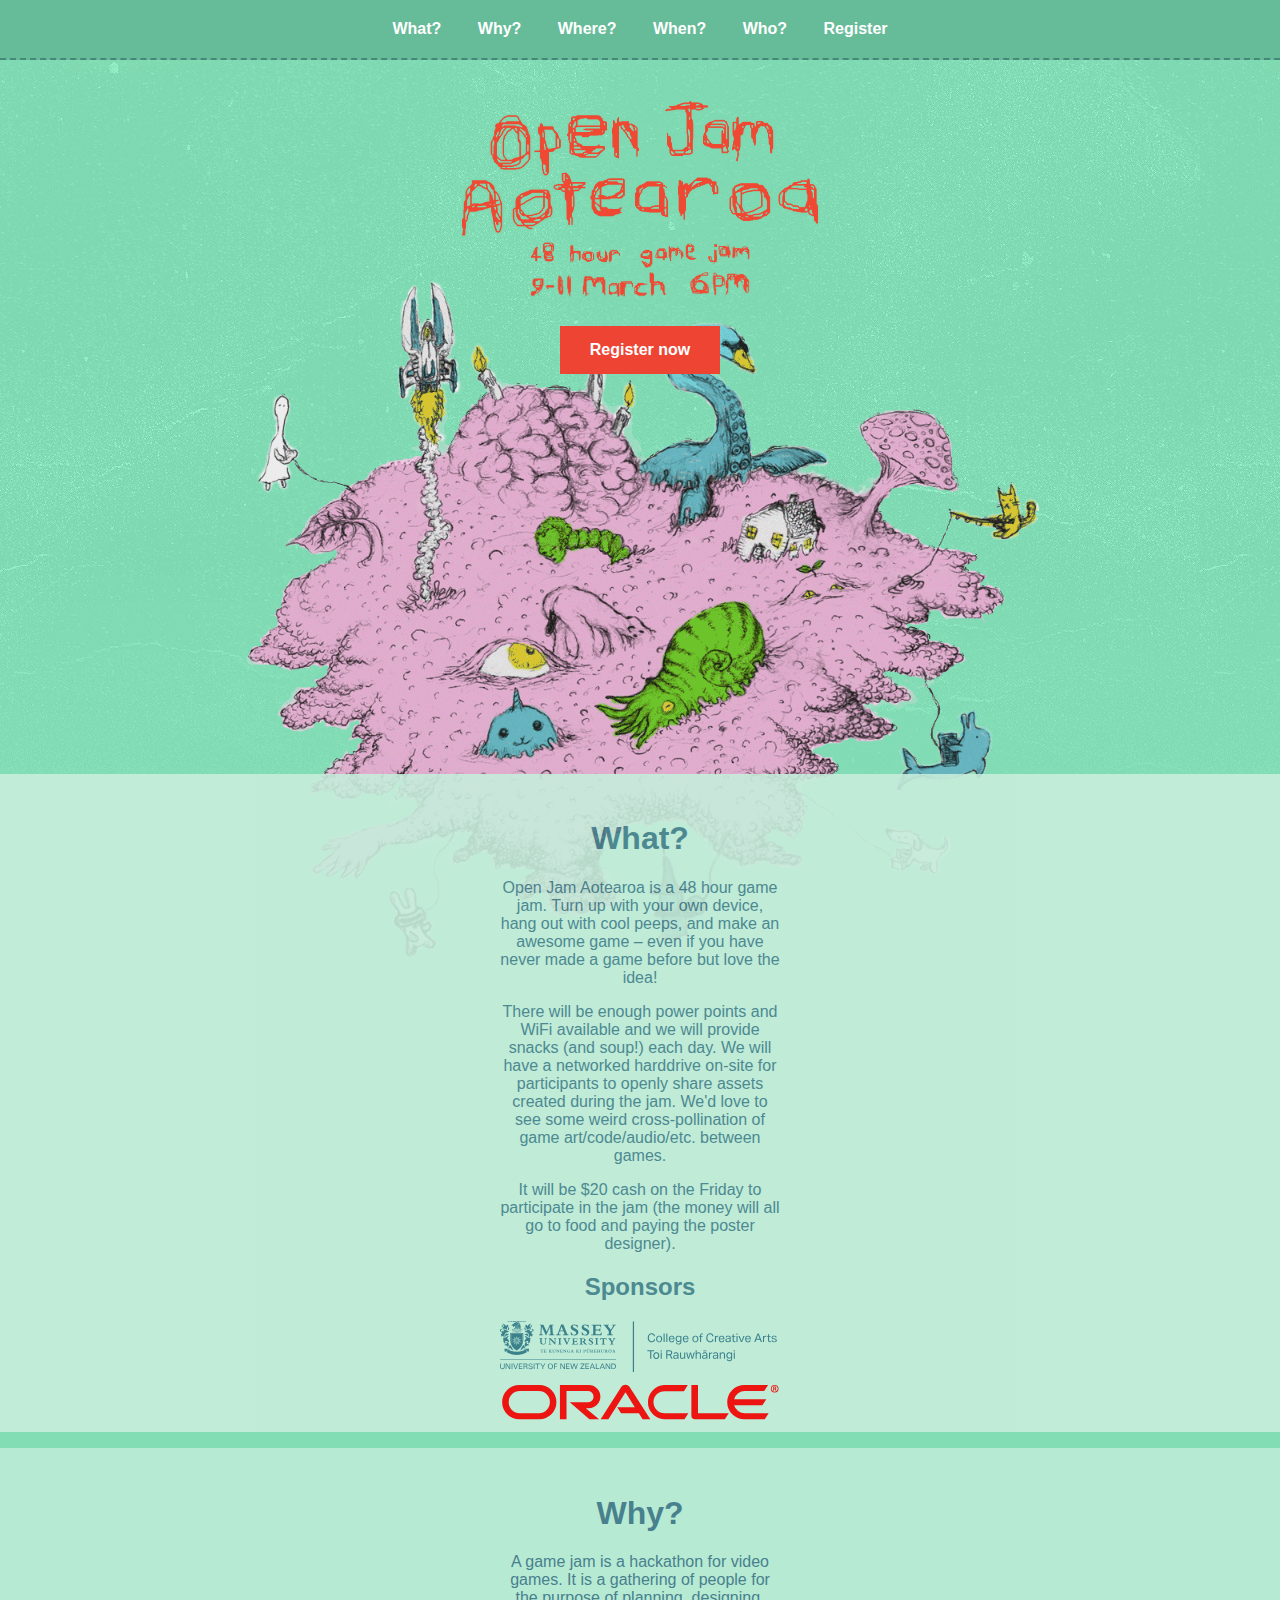
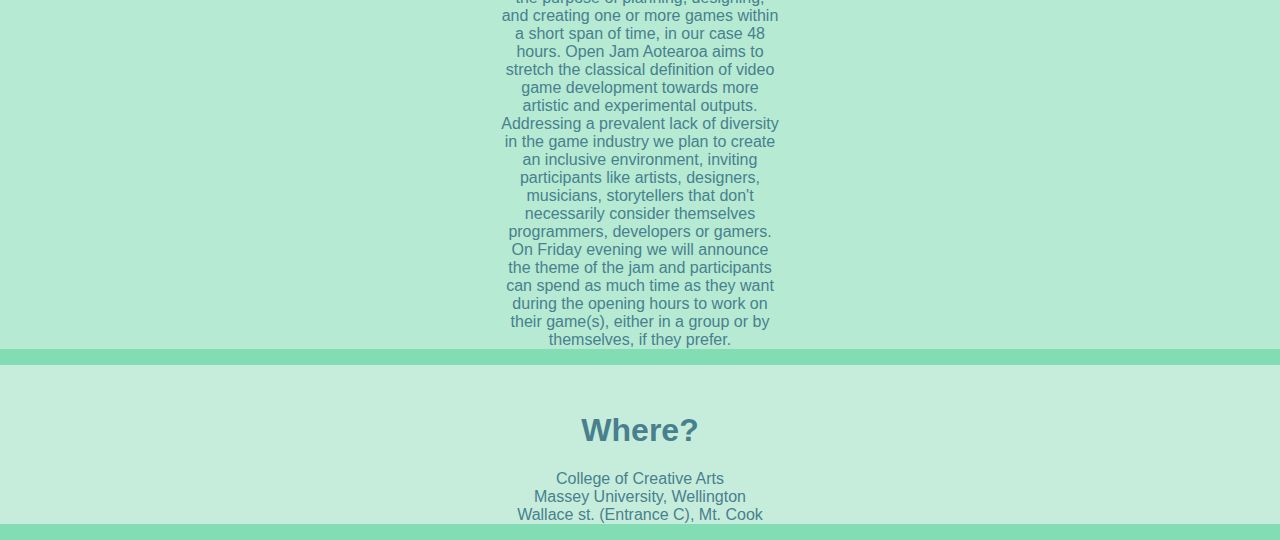
==== openjam/index.html @ 338a8c06 "started jam task" ====
<!DOCTYPE html>

<html lang="en">

<head>
    <meta charset="utf-8">
    <title>Open Jam Aotearoa - March 9-11</title>
    <meta name="description" content="A 48 hour game jam at Massey University College of Creative Arts">
    <link rel="stylesheet" href="jam.css" />
</head>

<body>

    <div id="nav">
        What?
        Why?
        Where?
        When?
        Who?
        Register
    </div>

    <div id="header">
        <img id="logo" src="img/logo.gif" />
        <br />
        <img id="description" src="img/48_hour_game_jam.gif" />
        <br />
        <img id="date" src="img/date.gif" />
        <br />
        <div class="register_btn">Register now</div>
    </div>
    <div id="what">
        <h1>What?</h1>
        <p>
            Open Jam Aotearoa is a 48 hour game jam. Turn up with your own device, hang out with cool peeps, and make an awesome game &ndash; even if you have never made a game before but love the idea!
        </p>
        <p>
            There will be enough power points and WiFi available and we will provide snacks (and soup!) each day. We will have a networked harddrive on-site for participants to openly share assets created during the jam. We'd love to see some weird cross-pollination of game art/code/audio/etc. between games.
        </p>
        <p>
            It will be $20 cash on the Friday to participate in the jam (the money will all go to food and paying the poster designer).
        </p>
        <h2>Sponsors</h2>
        <p id="sponsor_logos">
            <img src="img/massey.svg" />
            <img src="img/oracle.svg" />
        </p>
    </div>
    <div id="why">
        <h1>Why?</h1>
        <p>
            A game jam is a hackathon for video games. It is a gathering of people for the purpose of planning, designing, and creating one or more games within a short span of time, in our case 48 hours. Open Jam Aotearoa aims to stretch the classical definition of video game development towards more artistic and experimental outputs. Addressing a prevalent lack of diversity in the game industry we plan to create an inclusive environment, inviting participants like artists, designers, musicians, storytellers that don't necessarily consider themselves programmers, developers or gamers. On Friday evening we will announce the theme of the jam and participants can spend as much time as they want during the opening hours to work on their game(s), either in a group or by themselves, if they prefer.
        </p>
    </div>
    
    <div id="where">
        <h1>Where?</h1>
        <p>
            College of Creative Arts<br />
            Massey University, Wellington<br />
            Wallace st. (Entrance C), Mt. Cook<br />
        </p>
    
    <!--
    </div>
    <div id="when">
        <h1>When?</h1>
        <h2>Fri Mar 9, 6 PM &ndash; Sun Mar 11, 8 PM</h2>

        <h3>Friday</h3>
        <ul>
            <li><b>6.00 PM</b> &ndash; Doors open</li>
            <li><b>6.30 PM</b> &ndash; Theme announcement &amp; Jam Kickoff</li>
            <li><b>1.00 AM</b> (Saturday) &ndash; Vacating the premises and have a good night's sleep</li>
        </ul>

        <h3>Saturday</h3>
        <ul>
            <li><b>8.00 AM</b> &ndash; Doors re-open</li>
            <li><b>1.00 AM</b> (Sunday) &ndash; Vacating the premises and have a good night's sleep</li>
        </ul>

        <h3>Sunday</h3>
        <ul>
            <li><b>8.00 AM</b> &ndash; Doors re-open</li>
            <li><b>6.30 PM</b> &ndash; Jam ends</li>
            <li><b>7.00 PM</b> &ndash; Gameplay</li>
            <li><b>8.00 PM</b> &ndash; Prizes &amp; Wrap-Up</li>
        </ul>
    </div>

    <div id="who">
        <h1>Who?</h1>
        <p>
            Open Jam Aotearoa aims to be an open event for participants from all backgrounds and skill levels who are keen to spend a weekend together with like-minded creative people to develop games. We are especially inviting people who do not consider themselves traditional game developers and who can bring new perspectives, stories and skills to the jam.
        </p>
        <p>
            Participants do not need to be part of a team to be involved, they can attend and contribute their skills to any other project at the jam freely.
        </p>
    </div>

    <div id="footer">
        <img src="img/icon-twitter.svg" />
        <img src="img/icon-facebook.svg" />
        <img src="img/icon-itch.svg" />
    </div>
    -->

</body>

</html>
---- openjam/jam.css ----
/**{outline: red 1px solid}**/

body{
    background-color: #82DDB5;
    background-image: url('img/illustration.gif'),
    url('img/texture.jpg');
    background-position: center 280px, left top;
    background-repeat: no-repeat, repeat-x;
    background-size:800px, auto;
    font-family: 'Quicksand',sans-serif;
    margin: 0;
}

#nav{
    background-color: #6B9;
    border-bottom: 2px dashed #487;
    color: white;
    font-weight: bold;
    padding: 20px 0;
    text-align: center;
    word-spacing: 2em;
    
}

#header{
    text-align:center;
    margin-top:40px;
}

#logo {
    max-width: 360px;
}

#description, #date{
    max-width: 220px;

}

.register_btn{
    background-color: #E43;
    border-radius: 2m;
    color: #FFF;
    cursor: pointer;
    display: inline-block;
    font-weight: bold;
    margin-top: 25px;
    padding: 15px 30px;
}


#what{
    background-color: #C6EDDB;
    padding-top: 25px;
    padding-left: 500px;
    padding-right: 500px;
    opacity: 0.9;
    border-radius: 2m;
    color: #48808E;
    cursor: pointer;
    margin-top: 400px;
    text-align: center;
    
}

#why{
    background-color: #B6EAD3;
    color: #48808E;
    padding-top: 25px;
    padding-left: 500px;
    padding-right: 500px;
    cursor: pointer;
    text-align: center; 
}

#where{
    background-color: #C6EDDB;
    color: #48808E;
    padding-top: 25px;
    padding-left: 500px;
    padding-right: 500px;
    cursor: pointer;
    text-align: center; 
    
}

#when{
    background-color: #3D7975;
    color: #48808E;
    cursor: pointer;
    text-align: center;  
    
}

#who{
    background-color: #C6EDDB;
    color: #48808E;
    cursor: pointer;
    text-align: center; 
}
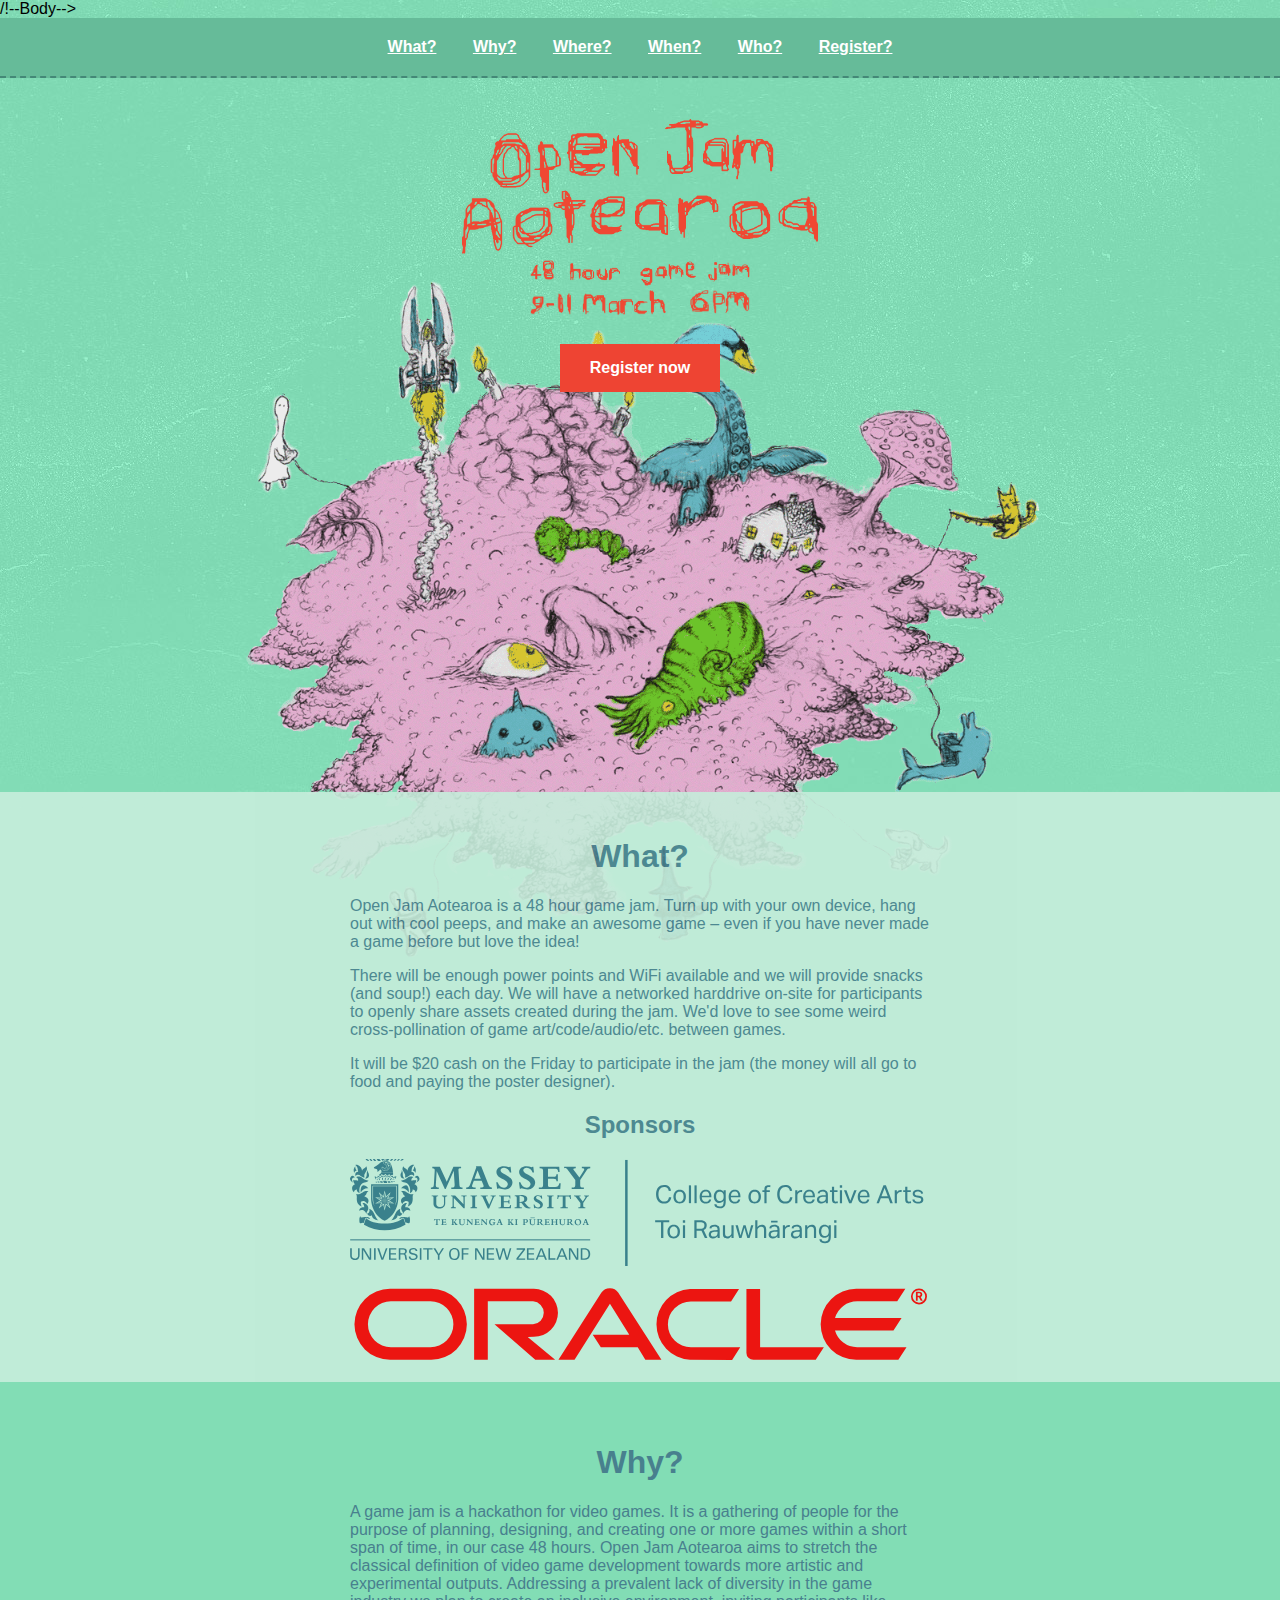
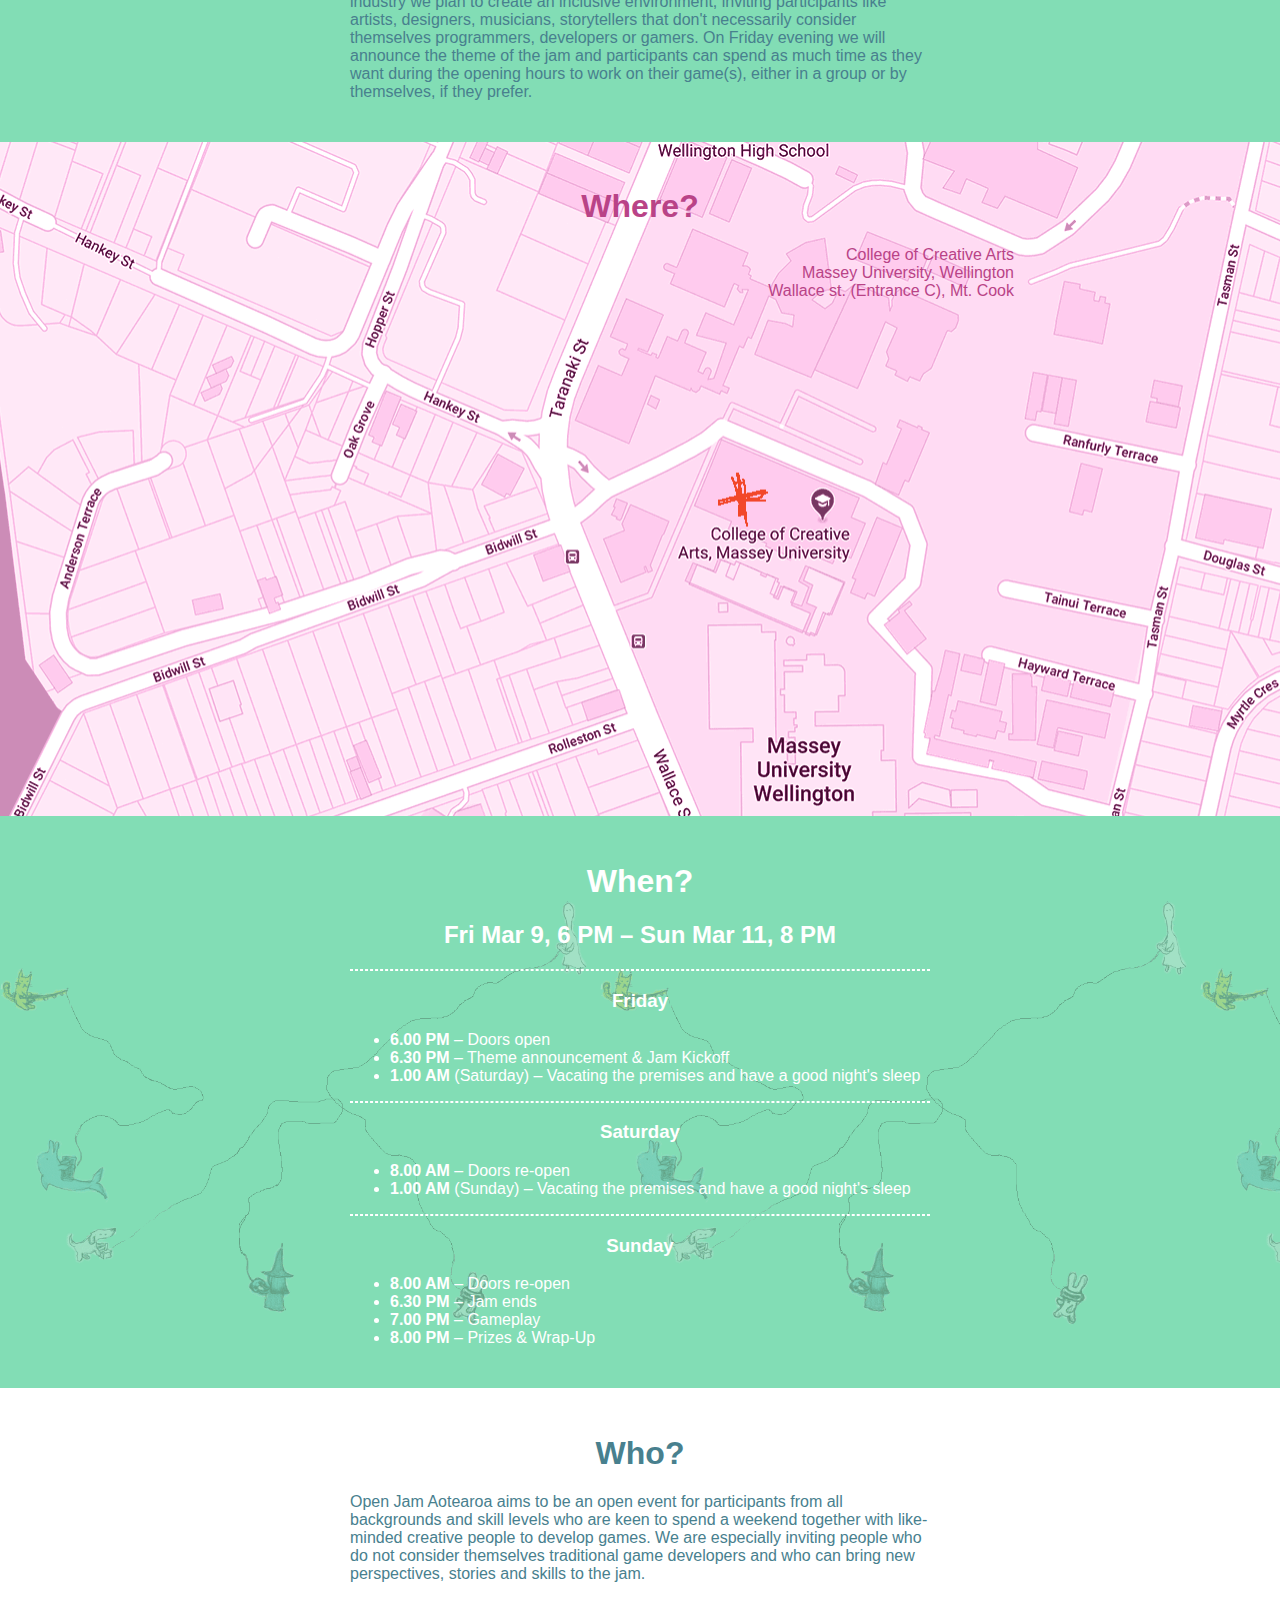
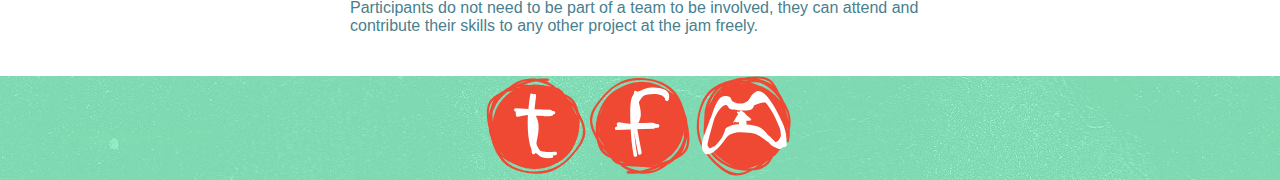
==== commit b7208c5f: "Open Jam task - Week 3" ====
--- a/openjam/index.html
+++ b/openjam/index.html
@@ -1,23 +1,22 @@
 <!DOCTYPE html>
 
 <html lang="en">
-
+<!--Header-->
 <head>
     <meta charset="utf-8">
     <title>Open Jam Aotearoa - March 9-11</title>
     <meta name="description" content="A 48 hour game jam at Massey University College of Creative Arts">
     <link rel="stylesheet" href="jam.css" />
 </head>
-
+/!--Body-->
 <body>
-
     <div id="nav">
-        What?
-        Why?
-        Where?
-        When?
-        Who?
-        Register
+        <a href="#what">What?</a>
+        <a href="#why">Why?</a>
+        <a href="#where">Where?</a>
+        <a href="#when">When?</a>
+        <a href="#who">Who?</a>
+        <a href="#register_btn">Register?</a>
     </div>
 
     <div id="header">
@@ -29,6 +28,7 @@
         <br />
         <div class="register_btn">Register now</div>
     </div>
+    
     <div id="what">
         <h1>What?</h1>
         <p>
@@ -46,6 +46,7 @@
             <img src="img/oracle.svg" />
         </p>
     </div>
+    
     <div id="why">
         <h1>Why?</h1>
         <p>
@@ -61,25 +62,25 @@
             Wallace st. (Entrance C), Mt. Cook<br />
         </p>
     
-    <!--
     </div>
+    
     <div id="when">
         <h1>When?</h1>
         <h2>Fri Mar 9, 6 PM &ndash; Sun Mar 11, 8 PM</h2>
-
+        <hr>
         <h3>Friday</h3>
         <ul>
             <li><b>6.00 PM</b> &ndash; Doors open</li>
             <li><b>6.30 PM</b> &ndash; Theme announcement &amp; Jam Kickoff</li>
             <li><b>1.00 AM</b> (Saturday) &ndash; Vacating the premises and have a good night's sleep</li>
         </ul>
-
+        <hr>
         <h3>Saturday</h3>
         <ul>
             <li><b>8.00 AM</b> &ndash; Doors re-open</li>
             <li><b>1.00 AM</b> (Sunday) &ndash; Vacating the premises and have a good night's sleep</li>
         </ul>
-
+        <hr>
         <h3>Sunday</h3>
         <ul>
             <li><b>8.00 AM</b> &ndash; Doors re-open</li>
@@ -100,12 +101,10 @@
     </div>
 
     <div id="footer">
-        <img src="img/icon-twitter.svg" />
-        <img src="img/icon-facebook.svg" />
-        <img src="img/icon-itch.svg" />
+        <img src="img/icon-twitter.svg" alt="Twitter" width="100px" height="100px" />
+        <img src="img/icon-facebook.svg" alt="Facebook" width="100px" height="100px" />
+        <img src="img/icon-itch.svg" alt="itch" width="100px" height="100px" />
     </div>
-    -->
-
 </body>
 
 </html>
--- a/openjam/jam.css
+++ b/openjam/jam.css
@@ -1,5 +1,4 @@
 /**{outline: red 1px solid}**/
-
 body{
     background-color: #82DDB5;
     background-image: url('img/illustration.gif'),
@@ -11,6 +10,7 @@
     margin: 0;
 }
 
+/**Navigation **/
 #nav{
     background-color: #6B9;
     border-bottom: 2px dashed #487;
@@ -22,9 +22,8 @@
     
 }
 
-#header{
-    text-align:center;
-    margin-top:40px;
+a {
+    color: white;
 }
 
 #logo {
@@ -47,54 +46,95 @@
     padding: 15px 30px;
 }
 
+/**Header**/
+#header{
+    text-align:center;
+    margin-top:40px;
+}
 
+h1 {
+    text-align: center;
+}
+
+h2{
+    text-align:center;
+}
+h3 {
+    text-align:center;
+}
+
+hr {
+    border-style:dashed;
+    border-color: white;
+}
+/** #Div **/
 #what{
     background-color: #C6EDDB;
     padding-top: 25px;
-    padding-left: 500px;
-    padding-right: 500px;
+    padding-left: 350px;
+    padding-right: 350px;
     opacity: 0.9;
     border-radius: 2m;
     color: #48808E;
     cursor: pointer;
     margin-top: 400px;
-    text-align: center;
+    text-align: left;
+    border: 0px;
     
 }
 
 #why{
-    background-color: #B6EAD3;
     color: #48808E;
     padding-top: 25px;
-    padding-left: 500px;
-    padding-right: 500px;
+    padding-left: 350px;
+    padding-right: 350px;
+    padding-bottom: 25px;
     cursor: pointer;
-    text-align: center; 
+    text-align: left; 
 }
 
 #where{
-    background-color: #C6EDDB;
+    color: #B94387;
+    padding-top: 25px;
+    padding-left: 266px;
+    padding-right: 266px;
+    padding-bottom: 500px;
+    cursor: pointer;
+    text-align: right; 
+    background-image: url('img/map.gif');
+    background-size: 1500px, 738px;
+    background-repeat: no-repeat;
+}
+
+#when{
+    background-image:url('img/wires.png');
+    background-repeat: repeat-x;
+    background-size:600px;
+    color:white;
+    cursor: pointer;
+    text-align: left;
+    padding-top: 25px;
+    padding-left: 350px;
+    padding-right: 350px;
+    padding-bottom: 25px; 
+}
+
+#who{
+    background-color: white;
     color: #48808E;
+    cursor: pointer;
+    text-align: left; 
     padding-top: 25px;
-    padding-left: 500px;
-    padding-right: 500px;
-    cursor: pointer;
-    text-align: center; 
+    padding-left: 350px;
+    padding-right: 350px;
+    padding-bottom: 25px;
+}
+
+
+/** Footer **/
+#footer{
+    text-align:center;
+    background-image: url('img/texture.jpg') ;
     
 }
 
-#when{
-    background-color: #3D7975;
-    color: #48808E;
-    cursor: pointer;
-    text-align: center;  
-    
-}
-
-#who{
-    background-color: #C6EDDB;
-    color: #48808E;
-    cursor: pointer;
-    text-align: center; 
-}
-
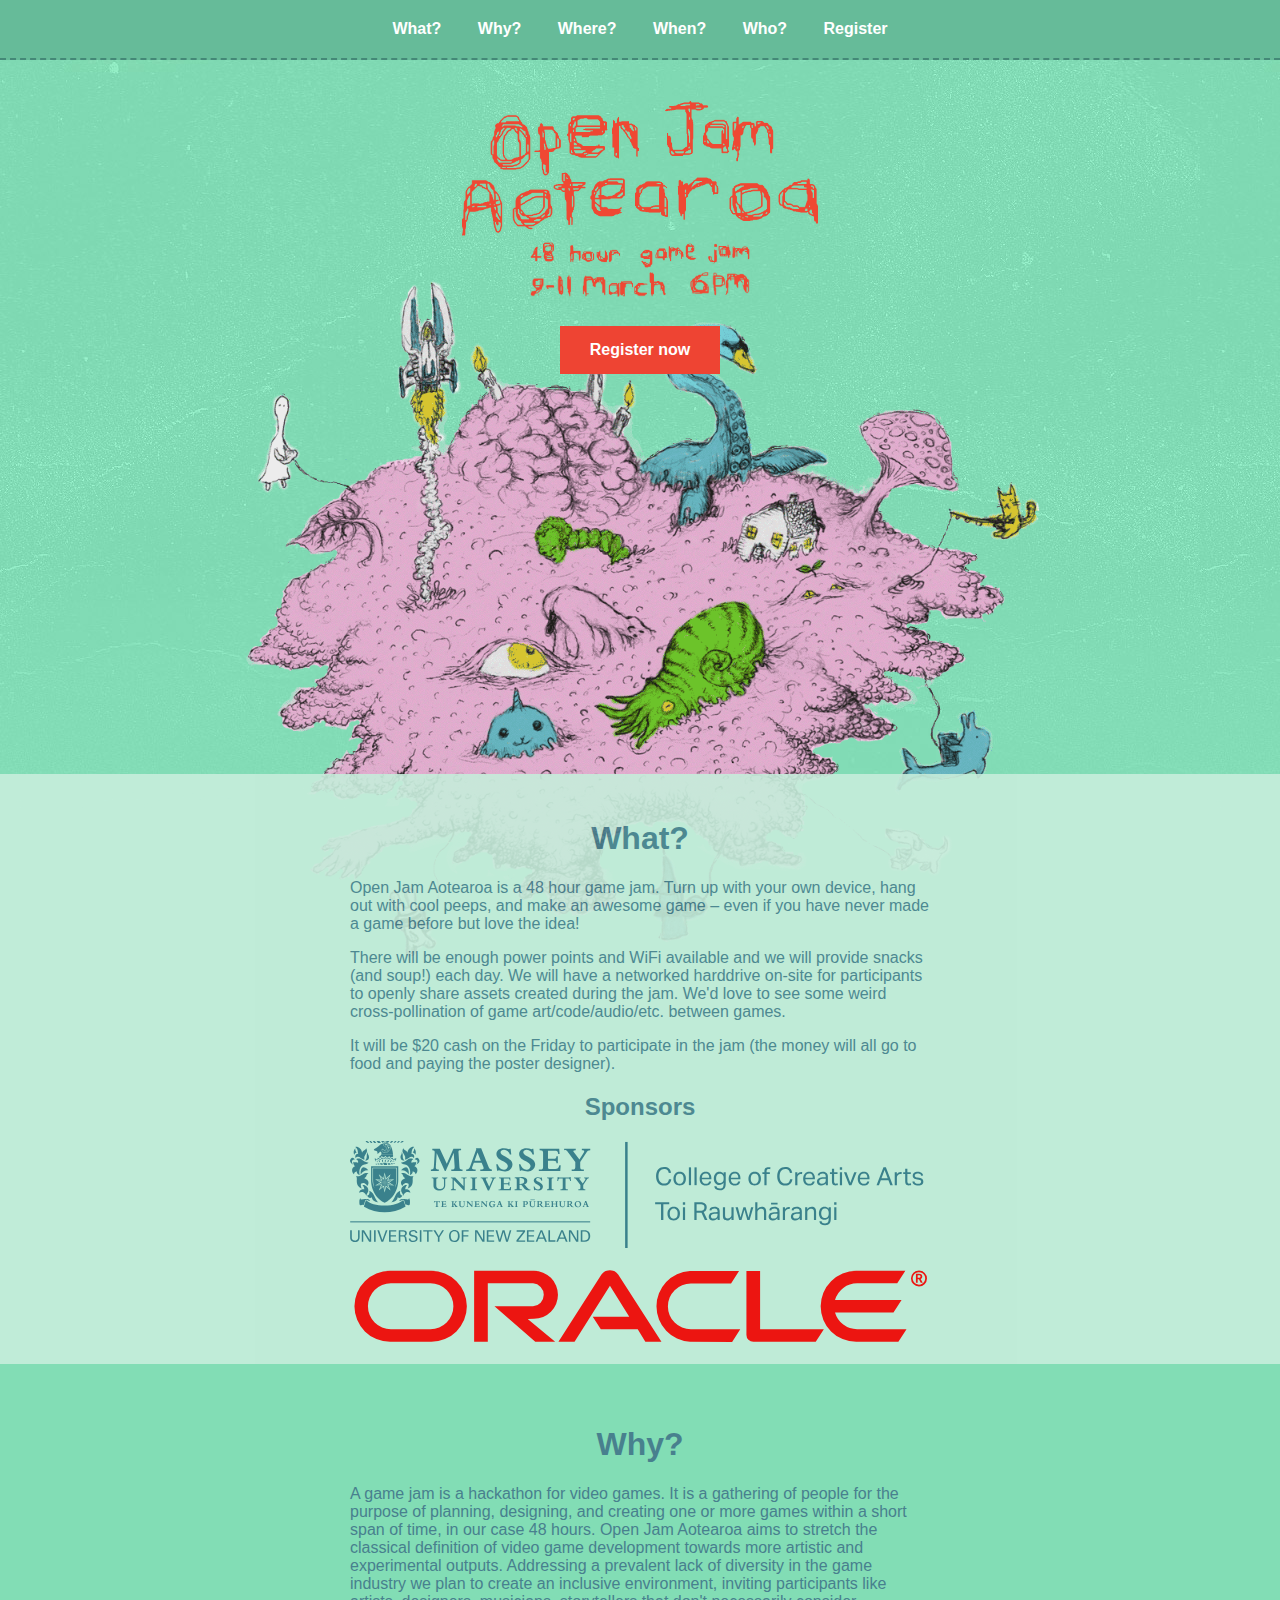
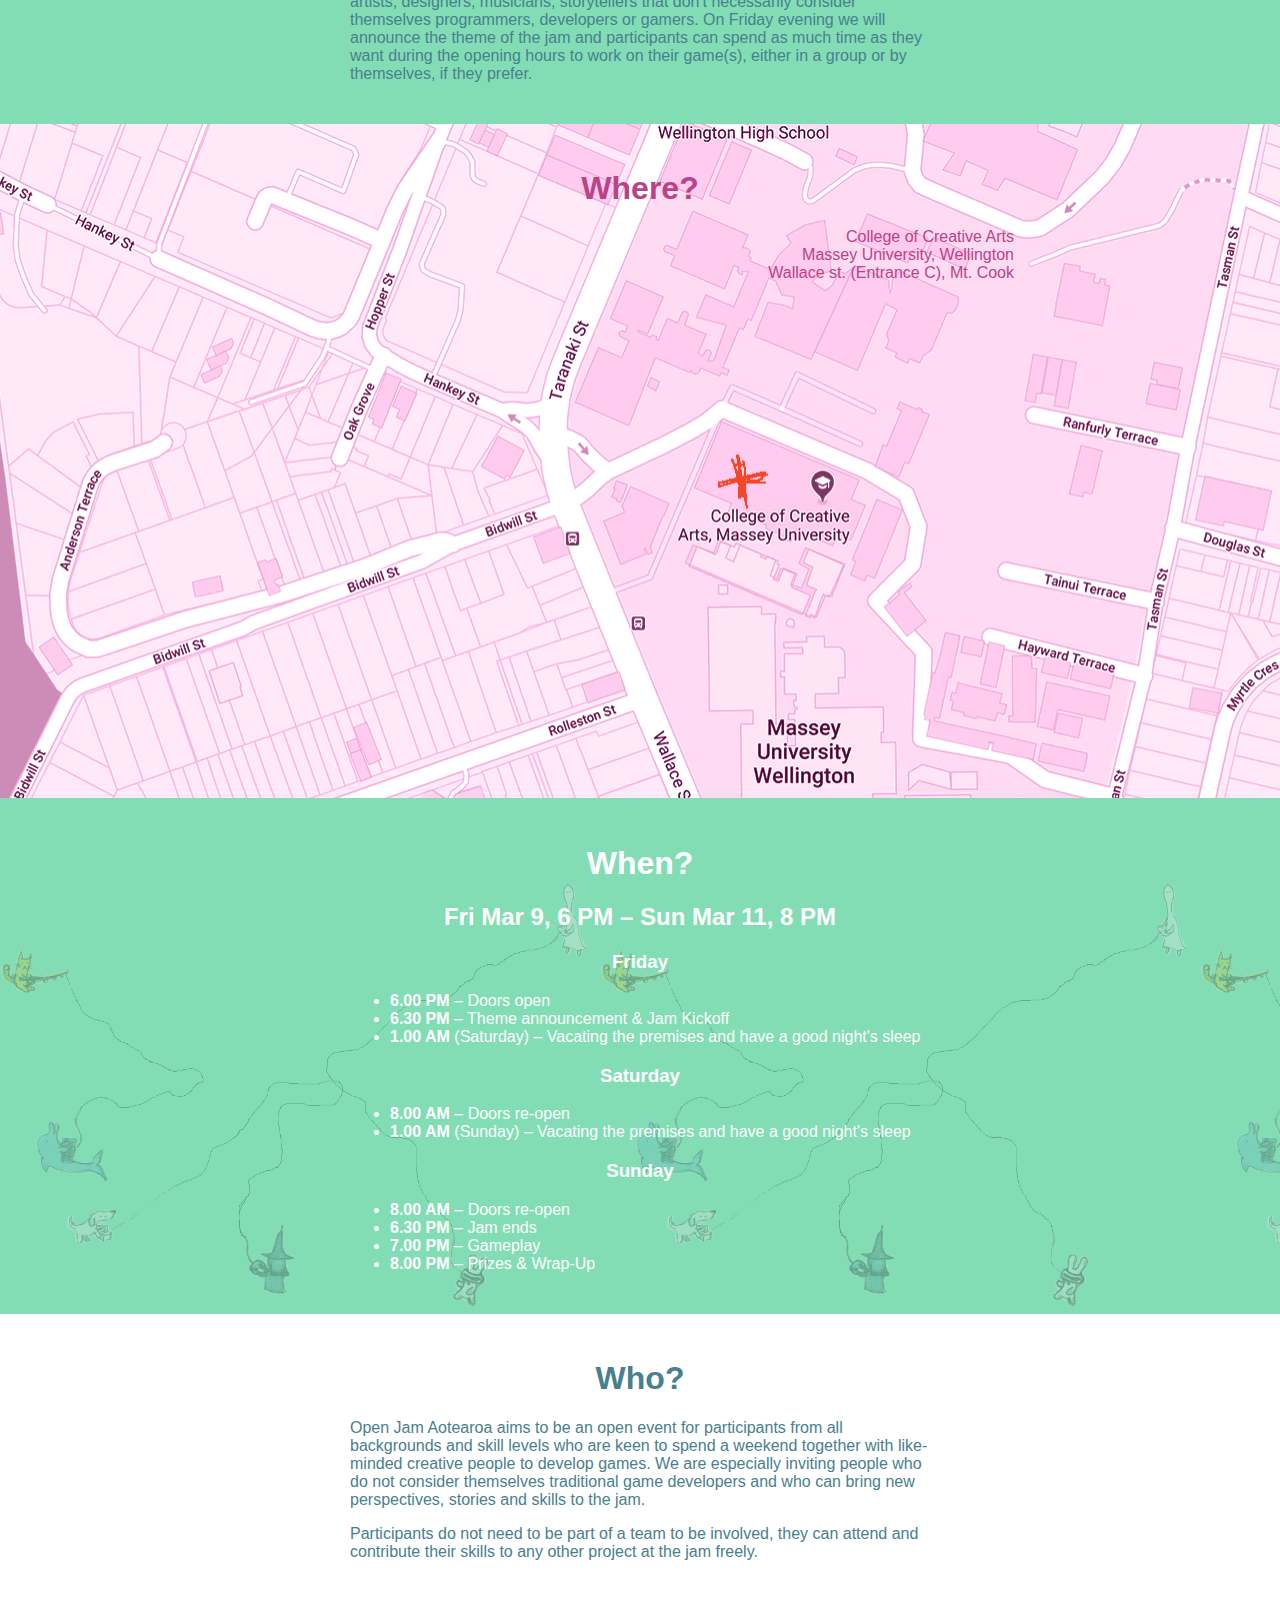
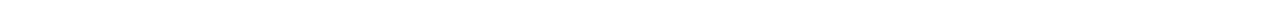
==== commit 6cbe654d: "Added each week into 289.101" ====
--- a/openjam/index.html
+++ b/openjam/index.html
@@ -1,22 +1,23 @@
 <!DOCTYPE html>
 
 <html lang="en">
-<!--Header-->
+
 <head>
     <meta charset="utf-8">
     <title>Open Jam Aotearoa - March 9-11</title>
     <meta name="description" content="A 48 hour game jam at Massey University College of Creative Arts">
     <link rel="stylesheet" href="jam.css" />
 </head>
-/!--Body-->
+
 <body>
+
     <div id="nav">
-        <a href="#what">What?</a>
-        <a href="#why">Why?</a>
-        <a href="#where">Where?</a>
-        <a href="#when">When?</a>
-        <a href="#who">Who?</a>
-        <a href="#register_btn">Register?</a>
+        What?
+        Why?
+        Where?
+        When?
+        Who?
+        Register
     </div>
 
     <div id="header">
@@ -28,7 +29,6 @@
         <br />
         <div class="register_btn">Register now</div>
     </div>
-    
     <div id="what">
         <h1>What?</h1>
         <p>
@@ -46,7 +46,6 @@
             <img src="img/oracle.svg" />
         </p>
     </div>
-    
     <div id="why">
         <h1>Why?</h1>
         <p>
@@ -63,24 +62,23 @@
         </p>
     
     </div>
-    
     <div id="when">
         <h1>When?</h1>
         <h2>Fri Mar 9, 6 PM &ndash; Sun Mar 11, 8 PM</h2>
-        <hr>
+
         <h3>Friday</h3>
         <ul>
             <li><b>6.00 PM</b> &ndash; Doors open</li>
             <li><b>6.30 PM</b> &ndash; Theme announcement &amp; Jam Kickoff</li>
             <li><b>1.00 AM</b> (Saturday) &ndash; Vacating the premises and have a good night's sleep</li>
         </ul>
-        <hr>
+
         <h3>Saturday</h3>
         <ul>
             <li><b>8.00 AM</b> &ndash; Doors re-open</li>
             <li><b>1.00 AM</b> (Sunday) &ndash; Vacating the premises and have a good night's sleep</li>
         </ul>
-        <hr>
+
         <h3>Sunday</h3>
         <ul>
             <li><b>8.00 AM</b> &ndash; Doors re-open</li>
@@ -99,12 +97,14 @@
             Participants do not need to be part of a team to be involved, they can attend and contribute their skills to any other project at the jam freely.
         </p>
     </div>
+<!--
+    <div id="footer">
+        <img src="img/icon-twitter.svg" />
+        <img src="img/icon-facebook.svg" />
+        <img src="img/icon-itch.svg" />
+    </div>
+    -->
 
-    <div id="footer">
-        <img src="img/icon-twitter.svg" alt="Twitter" width="100px" height="100px" />
-        <img src="img/icon-facebook.svg" alt="Facebook" width="100px" height="100px" />
-        <img src="img/icon-itch.svg" alt="itch" width="100px" height="100px" />
-    </div>
 </body>
 
 </html>
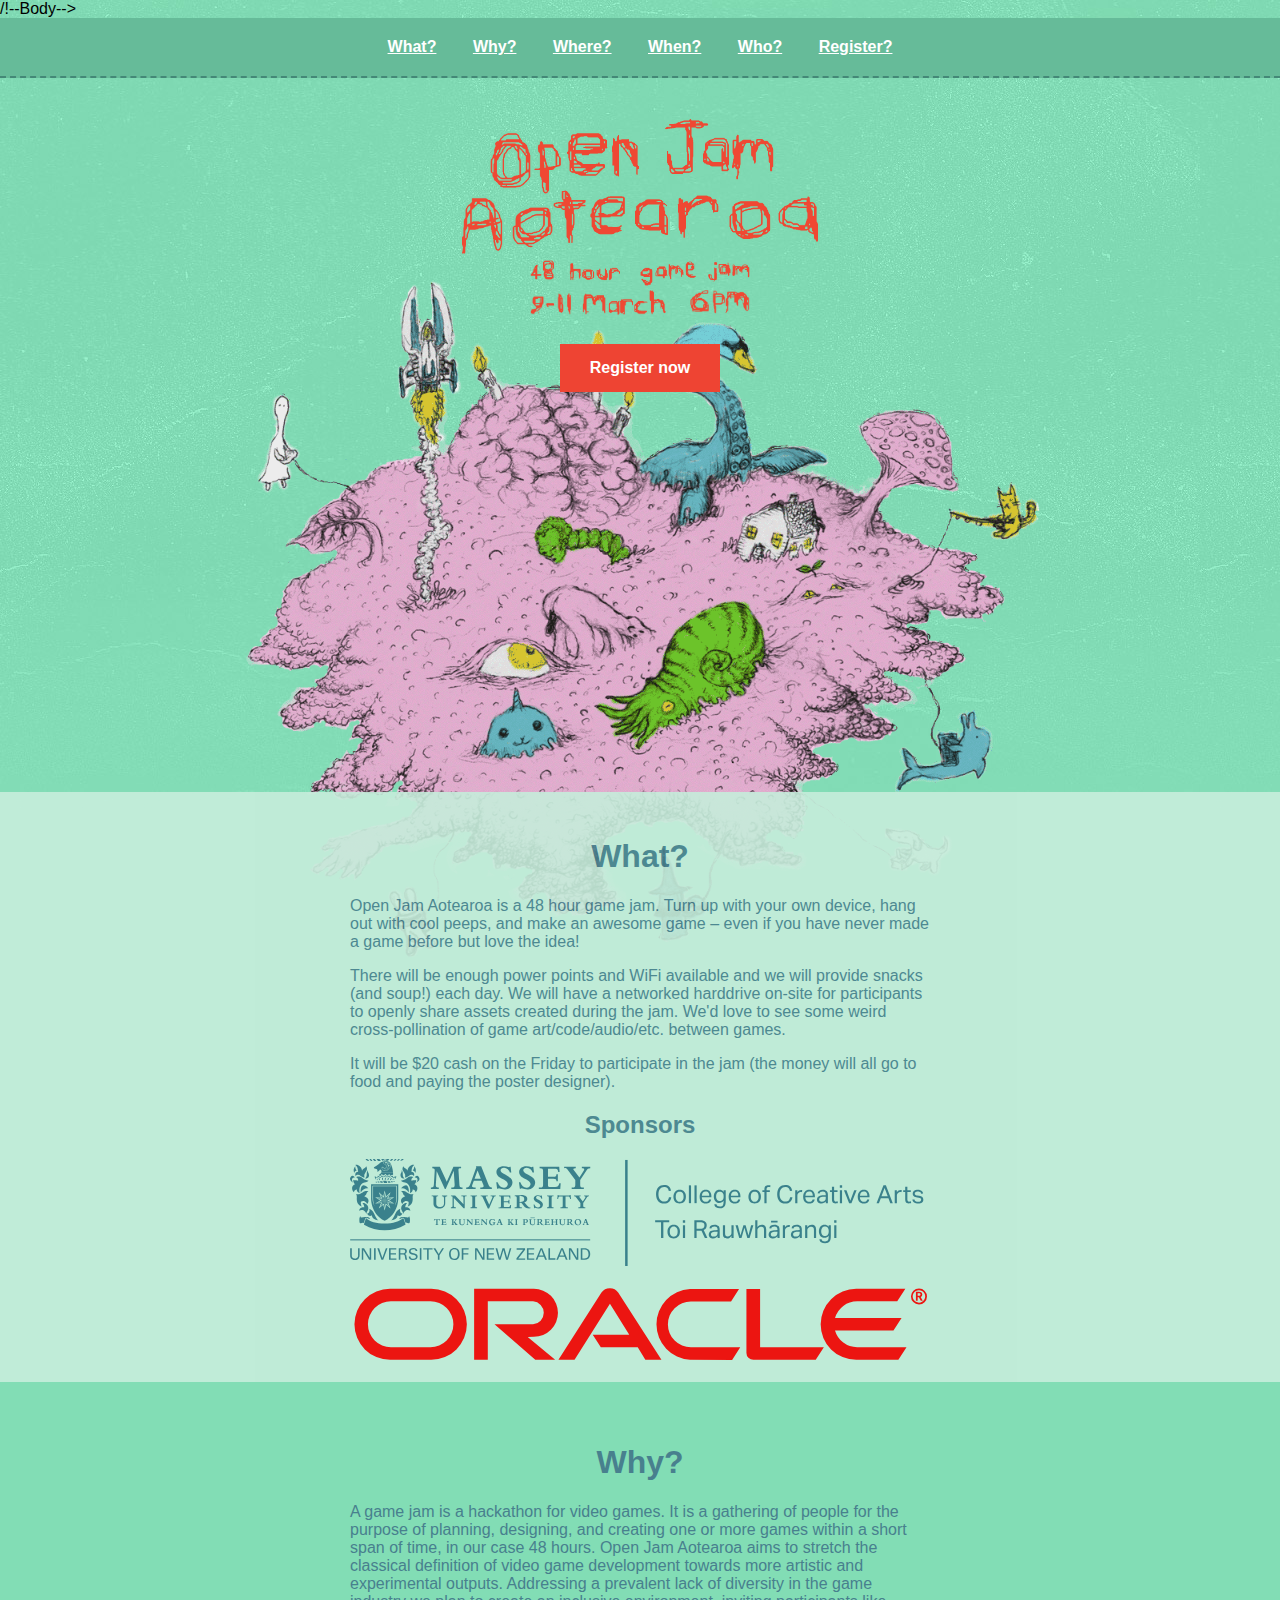
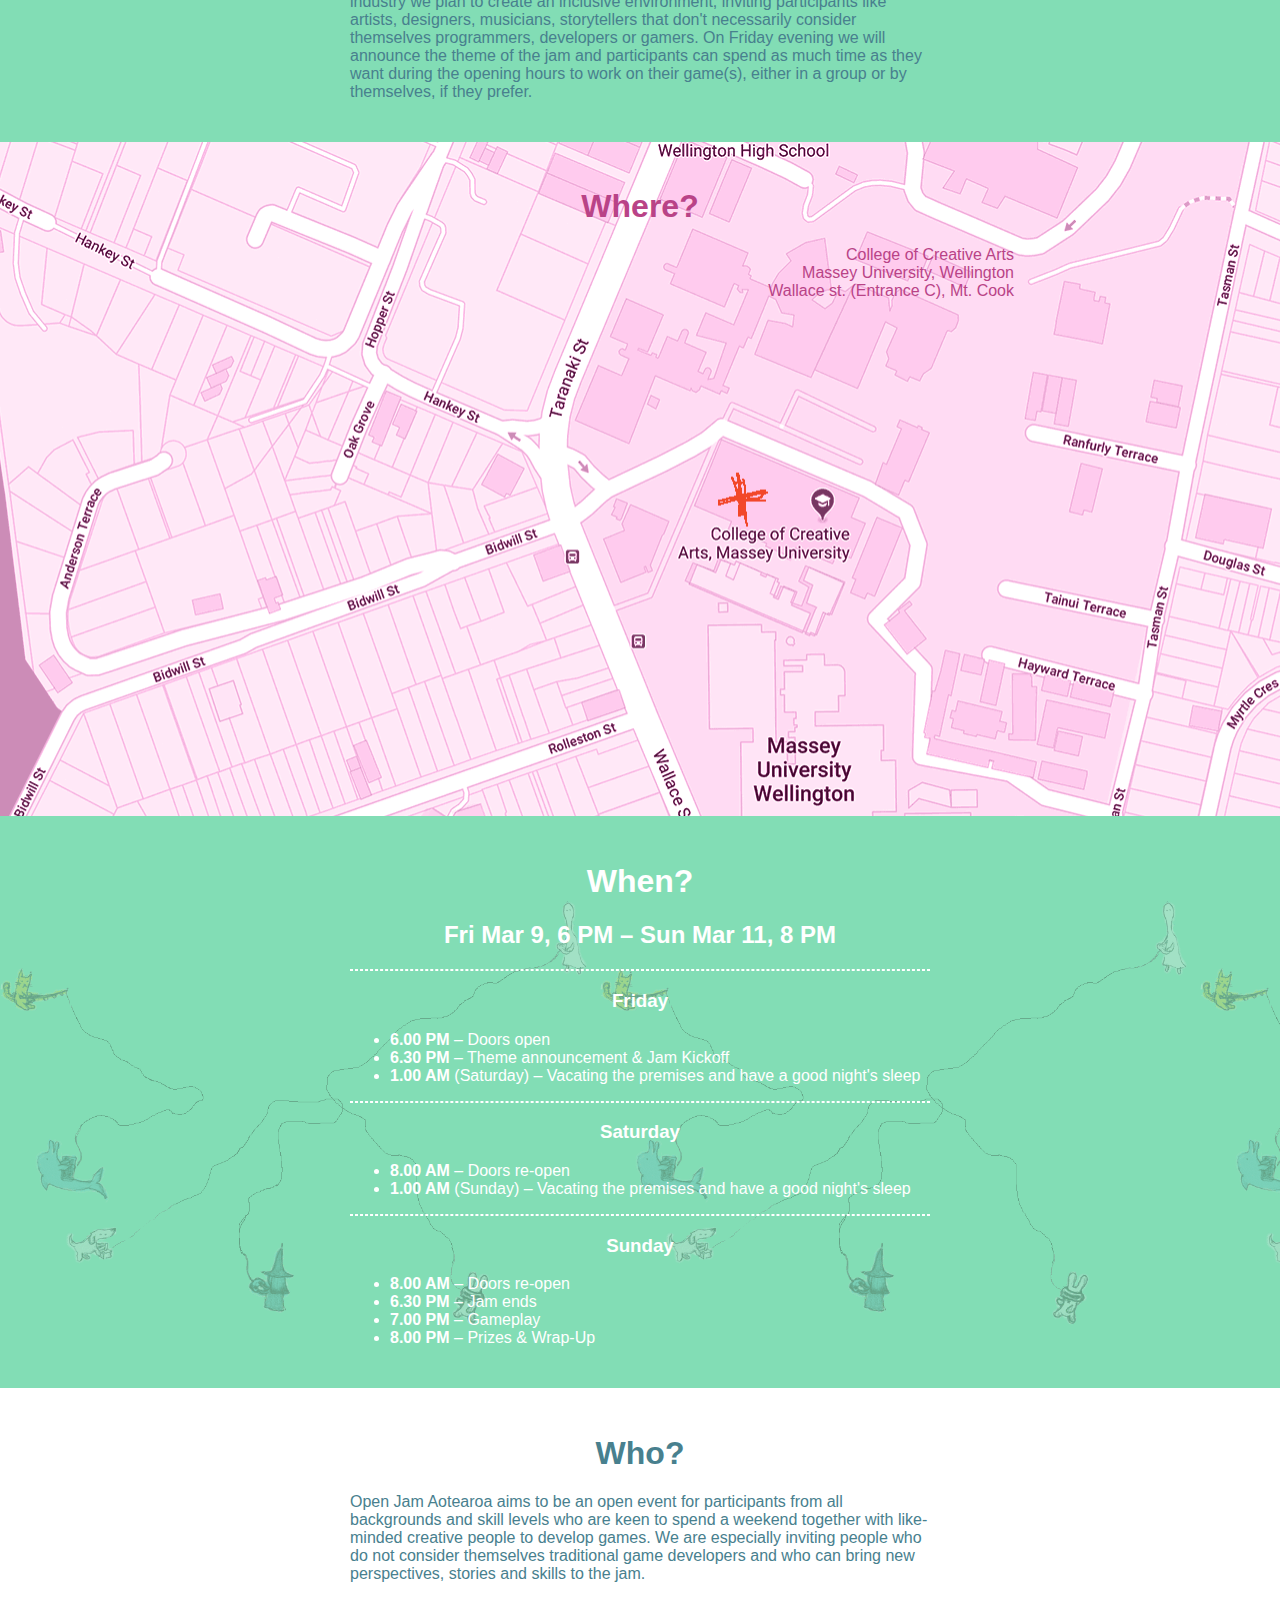
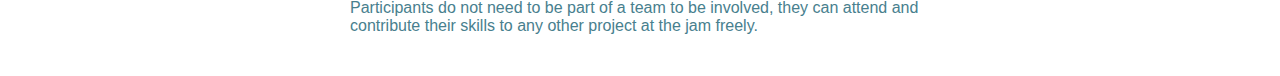
==== commit 04b5dfd4: "Merge branch 'master' of https://github.com/Sarah-JaneS/289.101" ====
--- a/openjam/index.html
+++ b/openjam/index.html
@@ -1,23 +1,22 @@
 <!DOCTYPE html>
 
 <html lang="en">
-
+<!--Header-->
 <head>
     <meta charset="utf-8">
     <title>Open Jam Aotearoa - March 9-11</title>
     <meta name="description" content="A 48 hour game jam at Massey University College of Creative Arts">
     <link rel="stylesheet" href="jam.css" />
 </head>
-
+/!--Body-->
 <body>
-
     <div id="nav">
-        What?
-        Why?
-        Where?
-        When?
-        Who?
-        Register
+        <a href="#what">What?</a>
+        <a href="#why">Why?</a>
+        <a href="#where">Where?</a>
+        <a href="#when">When?</a>
+        <a href="#who">Who?</a>
+        <a href="#register_btn">Register?</a>
     </div>
 
     <div id="header">
@@ -29,6 +28,7 @@
         <br />
         <div class="register_btn">Register now</div>
     </div>
+    
     <div id="what">
         <h1>What?</h1>
         <p>
@@ -46,6 +46,7 @@
             <img src="img/oracle.svg" />
         </p>
     </div>
+    
     <div id="why">
         <h1>Why?</h1>
         <p>
@@ -62,23 +63,24 @@
         </p>
     
     </div>
+    
     <div id="when">
         <h1>When?</h1>
         <h2>Fri Mar 9, 6 PM &ndash; Sun Mar 11, 8 PM</h2>
-
+        <hr>
         <h3>Friday</h3>
         <ul>
             <li><b>6.00 PM</b> &ndash; Doors open</li>
             <li><b>6.30 PM</b> &ndash; Theme announcement &amp; Jam Kickoff</li>
             <li><b>1.00 AM</b> (Saturday) &ndash; Vacating the premises and have a good night's sleep</li>
         </ul>
-
+        <hr>
         <h3>Saturday</h3>
         <ul>
             <li><b>8.00 AM</b> &ndash; Doors re-open</li>
             <li><b>1.00 AM</b> (Sunday) &ndash; Vacating the premises and have a good night's sleep</li>
         </ul>
-
+        <hr>
         <h3>Sunday</h3>
         <ul>
             <li><b>8.00 AM</b> &ndash; Doors re-open</li>
@@ -99,12 +101,10 @@
     </div>
 <!--
     <div id="footer">
-        <img src="img/icon-twitter.svg" />
-        <img src="img/icon-facebook.svg" />
-        <img src="img/icon-itch.svg" />
+        <img src="img/icon-twitter.svg" alt="Twitter" width="100px" height="100px" />
+        <img src="img/icon-facebook.svg" alt="Facebook" width="100px" height="100px" />
+        <img src="img/icon-itch.svg" alt="itch" width="100px" height="100px" />
     </div>
-    -->
-
 </body>
 
 </html>
